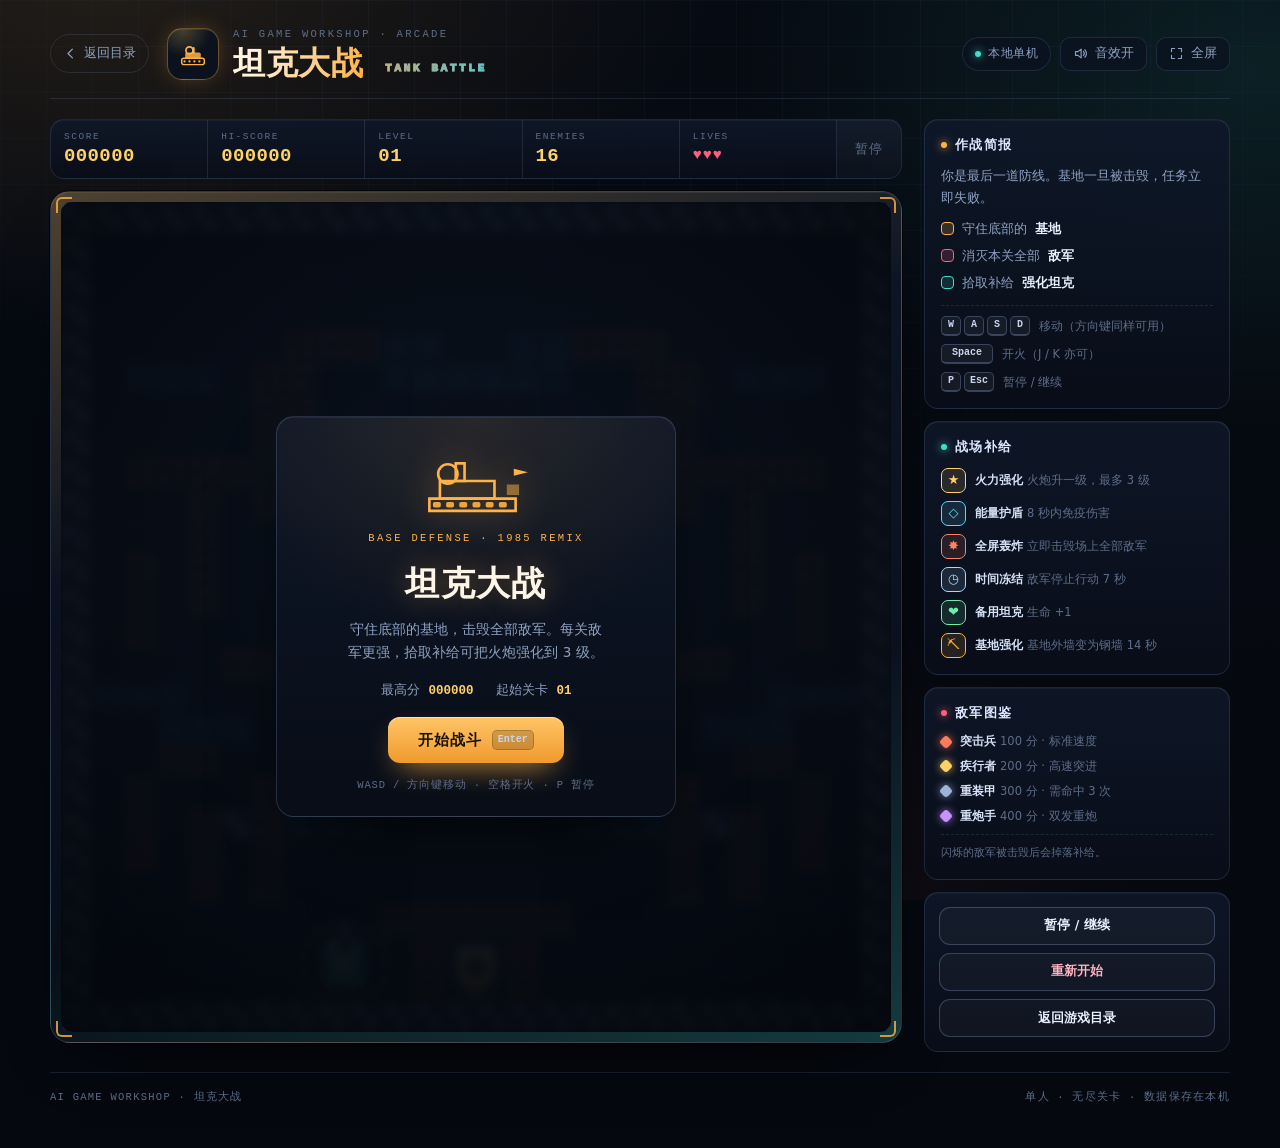
==== 坦克大战/index.html @ ffd8d857 "update" ====
<!DOCTYPE html>
<html lang="zh-CN">
<head>
  <meta charset="utf-8">
  <meta name="viewport" content="width=device-width, initial-scale=1, viewport-fit=cover">
  <meta name="theme-color" content="#05080f">
  <meta name="description" content="坦克大战 · Tank Battle —— 守住基地，击毁全部敌军。支持键盘与触屏的复古街机射击游戏。">
  <title>坦克大战 · Tank Battle</title>
  <link rel="icon" href="data:image/svg+xml,%3Csvg xmlns='http://www.w3.org/2000/svg' viewBox='0 0 32 32'%3E%3Crect width='32' height='32' rx='7' fill='%230a101c'/%3E%3Cpath d='M7 21h18v5H7z' fill='%23ffb347'/%3E%3Cpath d='M10 17h12v5H10z' fill='%233ee0c8'/%3E%3Cpath d='M16 12h3v6h-3z' fill='%23e9f1ff'/%3E%3Ccircle cx='14' cy='15' r='3' fill='%23e9f1ff'/%3E%3C/svg%3E">
  <link rel="stylesheet" href="styles.css">
</head>
<body>
  <div class="backdrop" aria-hidden="true"></div>

  <main class="page">
    <header class="topbar">
      <a class="back-link" href="../index.html">
        <svg viewBox="0 0 24 24" aria-hidden="true"><path d="M15 5 8 12l7 7"/></svg>
        返回目录
      </a>

      <div class="brand">
        <span class="brand-mark" aria-hidden="true">
          <svg viewBox="0 0 48 48">
            <rect x="8" y="30" width="32" height="9" rx="3" fill="none" stroke="currentColor" stroke-width="2"/>
            <rect x="13" y="22" width="22" height="9" rx="2.5" fill="currentColor" opacity=".85"/>
            <rect x="23" y="14" width="3.4" height="10" rx="1.7" fill="currentColor"/>
            <circle cx="19" cy="19" r="5" fill="none" stroke="currentColor" stroke-width="2.4"/>
            <circle cx="12" cy="34.5" r="1.6" fill="currentColor"/>
            <circle cx="19" cy="34.5" r="1.6" fill="currentColor"/>
            <circle cx="26" cy="34.5" r="1.6" fill="currentColor"/>
            <circle cx="33" cy="34.5" r="1.6" fill="currentColor"/>
          </svg>
        </span>
        <div class="brand-text">
          <span class="eyebrow">AI GAME WORKSHOP · ARCADE</span>
          <h1>坦克大战 <span>TANK BATTLE</span></h1>
        </div>
      </div>

      <div class="top-actions">
        <span class="chip"><i class="chip-dot"></i>本地单机</span>
        <button class="ghost-btn" id="btn-sound" type="button" aria-pressed="true">
          <svg class="ico-on" viewBox="0 0 24 24" aria-hidden="true"><path d="M4 9v6h4l5 4V5L8 9H4z"/><path d="M16.5 8.5a5 5 0 0 1 0 7"/><path d="M19 6a8.5 8.5 0 0 1 0 12"/></svg>
          <span id="sound-label">音效开</span>
        </button>
        <button class="ghost-btn" id="btn-fullscreen" type="button">
          <svg viewBox="0 0 24 24" aria-hidden="true"><path d="M4 9V4h5M20 15v5h-5M20 9V4h-5M4 15v5h5"/></svg>
          <span>全屏</span>
        </button>
      </div>
    </header>

    <section class="layout">
      <div class="game-col">
        <div class="hud" aria-live="polite">
          <div class="hud-cell">
            <span>SCORE</span>
            <strong id="stat-score">000000</strong>
          </div>
          <div class="hud-cell">
            <span>HI-SCORE</span>
            <strong id="stat-hi">000000</strong>
          </div>
          <div class="hud-cell">
            <span>LEVEL</span>
            <strong id="stat-level">01</strong>
          </div>
          <div class="hud-cell">
            <span>ENEMIES</span>
            <strong id="stat-enemies">00</strong>
          </div>
          <div class="hud-cell hud-lives">
            <span>LIVES</span>
            <strong id="stat-lives">♥♥♥</strong>
          </div>
          <button class="hud-pause" id="btn-pause" type="button">暂停</button>
        </div>

        <div class="frame">
          <span class="corner tl" aria-hidden="true"></span>
          <span class="corner tr" aria-hidden="true"></span>
          <span class="corner bl" aria-hidden="true"></span>
          <span class="corner br" aria-hidden="true"></span>

          <div class="stage" id="stage">
            <canvas id="game" width="832" height="832" aria-label="坦克大战游戏画面"></canvas>
            <div class="fx-scan" aria-hidden="true"></div>
            <div class="fx-vignette" aria-hidden="true"></div>

            <!-- 开始 -->
            <div class="overlay" id="screen-start">
              <div class="overlay-card start-card">
                <div class="start-tank" aria-hidden="true">
                  <svg viewBox="0 0 150 96">
                    <g fill="none" stroke="currentColor" stroke-width="3" stroke-linecap="round">
                      <path d="M22 70h98v14H22z" rx="4"/>
                      <path d="M34 50h62v20H34z"/>
                      <path d="M52 30h10v20H52z"/>
                      <circle cx="43" cy="42" r="11"/>
                    </g>
                    <g fill="currentColor" opacity=".9">
                      <rect x="26" y="74" width="9" height="6" rx="2"/>
                      <rect x="41" y="74" width="9" height="6" rx="2"/>
                      <rect x="56" y="74" width="9" height="6" rx="2"/>
                      <rect x="71" y="74" width="9" height="6" rx="2"/>
                      <rect x="86" y="74" width="9" height="6" rx="2"/>
                      <rect x="101" y="74" width="9" height="6" rx="2"/>
                      <path d="M110 54h14v12h-14z" opacity=".55"/>
                    </g>
                    <path d="M118 36l16 4-16 4z" fill="currentColor"/>
                  </svg>
                </div>
                <span class="eyebrow">BASE DEFENSE · 1985 REMIX</span>
                <h2>坦克大战</h2>
                <p>守住底部的基地，击毁全部敌军。每关敌军更强，拾取补给可把火炮强化到 3 级。</p>
                <div class="start-stats">
                  <span>最高分 <b id="start-hi">0</b></span>
                  <span>起始关卡 <b>01</b></span>
                </div>
                <button class="btn-primary" id="btn-start" type="button">
                  开始战斗
                  <kbd>Enter</kbd>
                </button>
                <div class="start-hint">WASD / 方向键移动 · 空格开火 · P 暂停</div>
              </div>
            </div>

            <!-- 暂停 -->
            <div class="overlay is-hidden" id="screen-pause">
              <div class="overlay-card">
                <span class="eyebrow">PAUSED</span>
                <h2>战斗暂停</h2>
                <p>喘口气，敌军也在等你。</p>
                <div class="overlay-actions">
                  <button class="btn-primary" id="btn-resume" type="button">继续战斗</button>
                  <button class="btn-ghost" id="btn-pause-restart" type="button">重新开始</button>
                </div>
                <div class="start-hint">按 P / Esc 继续</div>
              </div>
            </div>

            <!-- 过关 -->
            <div class="overlay is-hidden" id="screen-clear">
              <div class="overlay-card">
                <span class="eyebrow success">SECTOR CLEAR</span>
                <h2 id="clear-title">第 1 关 完成</h2>
                <p id="clear-bonus">关卡奖励 +500</p>
                <div class="next-wave" id="clear-next">下一关：第 2 关</div>
              </div>
            </div>

            <!-- 结束 -->
            <div class="overlay is-hidden" id="screen-over">
              <div class="overlay-card">
                <span class="eyebrow danger">MISSION FAILED</span>
                <h2 id="over-title">基地失守</h2>
                <p id="over-desc">基地被击毁，防线崩溃。</p>
                <div class="result-grid">
                  <div><span>得分</span><b id="over-score">0</b></div>
                  <div><span>关卡</span><b id="over-level">1</b></div>
                  <div><span>最高分</span><b id="over-hi">0</b></div>
                </div>
                <div class="overlay-actions">
                  <button class="btn-primary" id="btn-retry" type="button">再战一局</button>
                  <a class="btn-ghost" href="../index.html">返回目录</a>
                </div>
              </div>
            </div>
          </div>
        </div>

        <div class="touch" id="touch" aria-label="触屏操作">
          <div class="dpad">
            <button class="tbtn t-up" data-dir="up" type="button" aria-label="上">▲</button>
            <button class="tbtn t-left" data-dir="left" type="button" aria-label="左">◀</button>
            <span class="dpad-center" aria-hidden="true"></span>
            <button class="tbtn t-right" data-dir="right" type="button" aria-label="右">▶</button>
            <button class="tbtn t-down" data-dir="down" type="button" aria-label="下">▼</button>
          </div>
          <button class="fire-btn" id="btn-fire" type="button" aria-label="开火">开火<small>FIRE</small></button>
        </div>
      </div>

      <aside class="side">
        <section class="panel panel-intro">
          <h3><span class="panel-dot"></span>作战简报</h3>
          <p>你是最后一道防线。基地一旦被击毁，任务立即失败。</p>
          <ul class="objectives">
            <li><i class="obj obj-base"></i>守住底部的<strong>基地</strong></li>
            <li><i class="obj obj-enemy"></i>消灭本关全部<strong>敌军</strong></li>
            <li><i class="obj obj-power"></i>拾取补给<strong>强化坦克</strong></li>
          </ul>
          <div class="keys">
            <div class="key-row">
              <span class="keycaps"><kbd>W</kbd><kbd>A</kbd><kbd>S</kbd><kbd>D</kbd></span>
              <span class="key-desc">移动（方向键同样可用）</span>
            </div>
            <div class="key-row">
              <span class="keycaps"><kbd class="wide">Space</kbd></span>
              <span class="key-desc">开火（J / K 亦可）</span>
            </div>
            <div class="key-row">
              <span class="keycaps"><kbd>P</kbd><kbd>Esc</kbd></span>
              <span class="key-desc">暂停 / 继续</span>
            </div>
          </div>
        </section>

        <section class="panel">
          <h3><span class="panel-dot teal"></span>战场补给</h3>
          <ul class="legend">
            <li><i class="pw pw-star">★</i><span><b>火力强化</b>火炮升一级，最多 3 级</span></li>
            <li><i class="pw pw-shield">◇</i><span><b>能量护盾</b>8 秒内免疫伤害</span></li>
            <li><i class="pw pw-bomb">✸</i><span><b>全屏轰炸</b>立即击毁场上全部敌军</span></li>
            <li><i class="pw pw-clock">◷</i><span><b>时间冻结</b>敌军停止行动 7 秒</span></li>
            <li><i class="pw pw-life">❤</i><span><b>备用坦克</b>生命 +1</span></li>
            <li><i class="pw pw-shovel">⛏</i><span><b>基地强化</b>基地外墙变为钢墙 14 秒</span></li>
          </ul>
        </section>

        <section class="panel">
          <h3><span class="panel-dot red"></span>敌军图鉴</h3>
          <ul class="legend enemies">
            <li><i class="dot dot-basic"></i><span><b>突击兵</b>100 分 · 标准速度</span></li>
            <li><i class="dot dot-fast"></i><span><b>疾行者</b>200 分 · 高速突进</span></li>
            <li><i class="dot dot-armor"></i><span><b>重装甲</b>300 分 · 需命中 3 次</span></li>
            <li><i class="dot dot-power"></i><span><b>重炮手</b>400 分 · 双发重炮</span></li>
          </ul>
          <p class="tip">闪烁的敌军被击毁后会掉落补给。</p>
        </section>

        <section class="panel actions-panel">
          <button class="btn-ghost wide-btn" id="btn-side-pause" type="button">暂停 / 继续</button>
          <button class="btn-ghost wide-btn danger-text" id="btn-side-restart" type="button">重新开始</button>
          <a class="btn-ghost wide-btn" href="../index.html">返回游戏目录</a>
        </section>
      </aside>
    </section>

    <footer class="page-foot">
      <span>AI GAME WORKSHOP · 坦克大战</span>
      <span>单人 · 无尽关卡 · 数据保存在本机</span>
    </footer>
  </main>

  <script src="game.js"></script>
</body>
</html>
---- 坦克大战/styles.css ----
:root {
  --bg: #05080f;
  --bg-2: #070c15;
  --panel: rgba(11, 18, 32, .92);
  --panel-2: rgba(15, 24, 41, .9);
  --line: rgba(150, 180, 230, .14);
  --line-2: rgba(150, 180, 230, .28);
  --text: #e9f1ff;
  --dim: #8ea1c2;
  --dim-2: #5d6d89;
  --amber: #ffb347;
  --amber-soft: #ffd166;
  --teal: #3ee0c8;
  --red: #ff5f7a;
  --radius: 16px;
  --font: "Inter", "PingFang SC", "Hiragino Sans GB", "Microsoft YaHei", system-ui, -apple-system, sans-serif;
  --mono: ui-monospace, "SFMono-Regular", "Menlo", "Consolas", monospace;
}

* { box-sizing: border-box; }

html, body { margin: 0; padding: 0; }

body {
  min-height: 100vh;
  color: var(--text);
  font-family: var(--font);
  font-size: 15px;
  line-height: 1.6;
  background: var(--bg);
  overflow-x: hidden;
  -webkit-font-smoothing: antialiased;
  text-rendering: optimizeLegibility;
}

.backdrop {
  position: fixed;
  inset: 0;
  z-index: 0;
  pointer-events: none;
  background:
    radial-gradient(1000px 620px at 8% -6%, rgba(255, 179, 71, .12), transparent 62%),
    radial-gradient(900px 600px at 98% 8%, rgba(62, 224, 200, .10), transparent 60%),
    radial-gradient(900px 700px at 50% 112%, rgba(255, 95, 122, .08), transparent 62%),
    linear-gradient(180deg, #060a12, var(--bg));
}

.backdrop::after {
  content: "";
  position: absolute;
  inset: 0;
  background-image:
    linear-gradient(rgba(130, 165, 220, .045) 1px, transparent 1px),
    linear-gradient(90deg, rgba(130, 165, 220, .045) 1px, transparent 1px);
  background-size: 46px 46px;
  mask-image: radial-gradient(120% 90% at 50% 0%, #000 20%, transparent 78%);
  -webkit-mask-image: radial-gradient(120% 90% at 50% 0%, #000 20%, transparent 78%);
}

.page {
  position: relative;
  z-index: 1;
  width: min(1180px, calc(100% - 44px));
  margin: 0 auto;
  padding: 26px 0 42px;
  display: flex;
  flex-direction: column;
  gap: 20px;
  min-height: 100vh;
}

/* ---------- 顶栏 ---------- */
.topbar {
  display: flex;
  align-items: center;
  justify-content: space-between;
  gap: 18px;
  flex-wrap: wrap;
  padding-bottom: 16px;
  border-bottom: 1px solid var(--line);
}

.back-link {
  display: inline-flex;
  align-items: center;
  gap: 6px;
  padding: 8px 12px;
  border-radius: 999px;
  border: 1px solid var(--line);
  color: var(--dim);
  text-decoration: none;
  font-size: 13px;
  transition: color .2s, border-color .2s, background .2s;
}

.back-link svg {
  width: 15px;
  height: 15px;
  fill: none;
  stroke: currentColor;
  stroke-width: 2;
  stroke-linecap: round;
  stroke-linejoin: round;
}

.back-link:hover {
  color: var(--text);
  border-color: var(--line-2);
  background: rgba(255, 255, 255, .03);
}

.brand {
  display: flex;
  align-items: center;
  gap: 14px;
  margin-right: auto;
}

.brand-mark {
  display: grid;
  place-items: center;
  width: 52px;
  height: 52px;
  flex: 0 0 52px;
  border-radius: 15px;
  color: var(--amber);
  border: 1px solid rgba(255, 179, 71, .38);
  background:
    radial-gradient(80% 80% at 30% 0%, rgba(255, 209, 102, .24), transparent 70%),
    rgba(12, 18, 30, .9);
  box-shadow: 0 0 26px -8px rgba(255, 179, 71, .5), inset 0 1px 0 rgba(255, 255, 255, .08);
}

.brand-mark svg { width: 34px; height: 34px; }

.brand-text .eyebrow { display: block; }

.eyebrow {
  font-family: var(--mono);
  font-size: 10.5px;
  letter-spacing: .22em;
  color: var(--dim-2);
  text-transform: uppercase;
}

h1 {
  margin: 2px 0 0;
  font-size: clamp(23px, 2.6vw, 32px);
  line-height: 1.15;
  letter-spacing: .02em;
  font-weight: 800;
  background: linear-gradient(96deg, #fff3dd 8%, var(--amber) 52%, var(--teal) 100%);
  -webkit-background-clip: text;
  background-clip: text;
  color: transparent;
  white-space: nowrap;
}

h1 span {
  margin-left: 10px;
  font-family: var(--mono);
  font-size: 11px;
  font-weight: 600;
  letter-spacing: .24em;
  vertical-align: 3px;
  color: transparent;
  -webkit-text-stroke: 1px rgba(142, 161, 194, .55);
}

.top-actions {
  display: flex;
  align-items: center;
  gap: 9px;
  flex-wrap: wrap;
}

.chip {
  display: inline-flex;
  align-items: center;
  gap: 7px;
  height: 34px;
  padding: 0 12px;
  border-radius: 999px;
  border: 1px solid var(--line);
  background: rgba(11, 18, 32, .7);
  color: var(--dim);
  font-size: 12px;
  letter-spacing: .04em;
}

.chip-dot {
  width: 6px;
  height: 6px;
  border-radius: 50%;
  background: var(--teal);
  box-shadow: 0 0 8px var(--teal);
  animation: blink 2.4s ease-in-out infinite;
}

@keyframes blink {
  0%, 100% { opacity: 1; }
  50% { opacity: .35; }
}

.ghost-btn {
  display: inline-flex;
  align-items: center;
  gap: 7px;
  height: 34px;
  padding: 0 12px;
  border-radius: 10px;
  border: 1px solid var(--line);
  background: rgba(11, 18, 32, .7);
  color: var(--dim);
  font-family: inherit;
  font-size: 12.5px;
  cursor: pointer;
  transition: color .2s, border-color .2s, background .2s;
}

.ghost-btn svg {
  width: 15px;
  height: 15px;
  fill: none;
  stroke: currentColor;
  stroke-width: 1.8;
  stroke-linecap: round;
  stroke-linejoin: round;
}

.ghost-btn:hover {
  color: var(--text);
  border-color: var(--line-2);
  background: rgba(255, 255, 255, .04);
}

.ghost-btn[aria-pressed="false"] { color: var(--dim-2); }
.ghost-btn[aria-pressed="false"] .ico-on { opacity: .45; }

/* ---------- 布局 ---------- */
.layout {
  display: grid;
  grid-template-columns: minmax(0, 1fr) 306px;
  gap: 22px;
  align-items: start;
}

.game-col {
  display: flex;
  flex-direction: column;
  gap: 12px;
  min-width: 0;
}

/* ---------- HUD ---------- */
.hud {
  display: grid;
  grid-template-columns: repeat(5, minmax(0, 1fr)) auto;
  align-items: stretch;
  border-radius: 14px;
  border: 1px solid var(--line);
  background: linear-gradient(180deg, var(--panel-2), rgba(9, 14, 25, .92));
  box-shadow: inset 0 1px 0 rgba(255, 255, 255, .04);
  overflow: hidden;
}

.hud-cell {
  display: flex;
  flex-direction: column;
  gap: 1px;
  padding: 9px 13px 10px;
  min-width: 0;
  border-right: 1px solid var(--line);
}

.hud-cell span {
  font-family: var(--mono);
  font-size: 9.5px;
  letter-spacing: .16em;
  color: var(--dim-2);
  white-space: nowrap;
}

.hud-cell strong {
  font-family: var(--mono);
  font-size: 19px;
  font-weight: 700;
  line-height: 1.2;
  color: var(--amber-soft);
  font-variant-numeric: tabular-nums;
  letter-spacing: .02em;
  white-space: nowrap;
  overflow: hidden;
  text-overflow: clip;
}

.hud-lives strong {
  color: var(--red);
  font-size: 15px;
  letter-spacing: 1px;
  line-height: 1.5;
}

.hud-pause {
  padding: 0 18px;
  border: 0;
  background: linear-gradient(180deg, rgba(255, 179, 71, .16), rgba(255, 179, 71, .05));
  color: var(--amber-soft);
  font-family: inherit;
  font-size: 13px;
  letter-spacing: .08em;
  cursor: pointer;
  transition: background .2s, color .2s;
}

.hud-pause:hover { background: rgba(255, 179, 71, .22); }
.hud-pause:disabled { color: var(--dim-2); background: rgba(255, 255, 255, .02); cursor: default; }

/* ---------- 游戏框 ---------- */
.frame {
  position: relative;
  padding: 10px;
  border-radius: 20px;
  background:
    linear-gradient(160deg, rgba(255, 179, 71, .28), transparent 34%, transparent 66%, rgba(62, 224, 200, .22)),
    linear-gradient(180deg, #0d1626, #080d17);
  border: 1px solid rgba(150, 180, 230, .18);
  box-shadow:
    0 26px 60px -30px rgba(0, 0, 0, .95),
    0 0 0 1px rgba(0, 0, 0, .5),
    inset 0 1px 0 rgba(255, 255, 255, .06);
}

.corner {
  position: absolute;
  width: 16px;
  height: 16px;
  border: 2px solid var(--amber);
  opacity: .8;
  pointer-events: none;
  z-index: 6;
}

.corner.tl { top: 5px; left: 5px; border-right: 0; border-bottom: 0; border-radius: 6px 0 0 0; }
.corner.tr { top: 5px; right: 5px; border-left: 0; border-bottom: 0; border-radius: 0 6px 0 0; }
.corner.bl { bottom: 5px; left: 5px; border-right: 0; border-top: 0; border-radius: 0 0 0 6px; }
.corner.br { bottom: 5px; right: 5px; border-left: 0; border-top: 0; border-radius: 0 0 6px 0; }

.stage {
  position: relative;
  width: 100%;
  max-width: 100%;
  aspect-ratio: 1 / 1;
  border-radius: 11px;
  overflow: hidden;
  background: #070b13;
  box-shadow: inset 0 0 0 1px rgba(0, 0, 0, .65), inset 0 0 60px rgba(0, 0, 0, .55);
  isolation: isolate;
}

#game {
  display: block;
  width: 100%;
  height: 100%;
}

.fx-scan {
  position: absolute;
  inset: 0;
  z-index: 3;
  pointer-events: none;
  background: repeating-linear-gradient(
    180deg,
    rgba(255, 255, 255, .022) 0px,
    rgba(255, 255, 255, .022) 1px,
    transparent 1px,
    transparent 3px
  );
  mix-blend-mode: screen;
  opacity: .55;
}

.fx-vignette {
  position: absolute;
  inset: 0;
  z-index: 3;
  pointer-events: none;
  background: radial-gradient(120% 100% at 50% 50%, transparent 58%, rgba(2, 5, 10, .55) 100%);
}

/* ---------- 覆盖层 ---------- */
.overlay {
  position: absolute;
  inset: 0;
  z-index: 8;
  display: flex;
  align-items: center;
  justify-content: center;
  padding: 18px;
  background:
    radial-gradient(90% 80% at 50% 40%, rgba(12, 20, 34, .72), rgba(3, 6, 11, .92)),
    rgba(3, 6, 11, .7);
  backdrop-filter: blur(5px);
  -webkit-backdrop-filter: blur(5px);
  animation: fade-in .22s ease-out;
}

.overlay.is-hidden { display: none; }

@keyframes fade-in {
  from { opacity: 0; }
  to { opacity: 1; }
}

.overlay-card {
  width: min(400px, 100%);
  padding: 26px 26px 22px;
  text-align: center;
  border-radius: 18px;
  border: 1px solid rgba(150, 180, 230, .2);
  background:
    radial-gradient(120% 100% at 50% 0%, rgba(255, 179, 71, .1), transparent 55%),
    linear-gradient(180deg, rgba(15, 24, 41, .96), rgba(8, 13, 23, .98));
  box-shadow: 0 30px 70px -30px rgba(0, 0, 0, .95), inset 0 1px 0 rgba(255, 255, 255, .06);
}

.overlay-card .eyebrow { color: var(--amber); }
.overlay-card .eyebrow.danger { color: var(--red); }
.overlay-card .eyebrow.success { color: var(--teal); }

.overlay-card h2 {
  margin: 8px 0 8px;
  font-family: var(--font);
  font-size: clamp(26px, 4vw, 34px);
  letter-spacing: .04em;
  font-weight: 800;
  color: #fdf6e8;
  text-shadow: 0 0 28px rgba(255, 179, 71, .35);
}

.overlay-card p {
  margin: 0 auto 16px;
  max-width: 30ch;
  color: var(--dim);
  font-size: 13.5px;
  line-height: 1.7;
}

.start-card { padding-top: 20px; }

.start-tank {
  color: var(--amber);
  margin: 0 auto 2px;
  width: 132px;
  filter: drop-shadow(0 0 18px rgba(255, 179, 71, .45));
  animation: hover-bob 3.4s ease-in-out infinite;
}

.start-tank svg { display: block; width: 100%; height: auto; }

@keyframes hover-bob {
  0%, 100% { transform: translateY(0); }
  50% { transform: translateY(-5px); }
}

.start-stats {
  display: flex;
  justify-content: center;
  gap: 22px;
  margin: 2px 0 16px;
  font-size: 12.5px;
  color: var(--dim);
}

.start-stats b {
  font-family: var(--mono);
  color: var(--amber-soft);
  font-weight: 700;
  margin-left: 5px;
}

.btn-primary {
  display: inline-flex;
  align-items: center;
  justify-content: center;
  gap: 10px;
  min-width: 176px;
  height: 46px;
  padding: 0 22px;
  border: 0;
  border-radius: 12px;
  background: linear-gradient(180deg, #ffc568, #f09a2d);
  color: #1b1104;
  font-family: inherit;
  font-size: 15px;
  font-weight: 800;
  letter-spacing: .06em;
  cursor: pointer;
  box-shadow: 0 12px 30px -12px rgba(255, 179, 71, .9), inset 0 1px 0 rgba(255, 255, 255, .5);
  transition: transform .16s, box-shadow .2s, filter .2s;
}

.btn-primary:hover { transform: translateY(-1px); filter: brightness(1.05); }
.btn-primary:active { transform: translateY(1px); }

.btn-primary kbd {
  font-family: var(--mono);
  font-size: 10px;
  font-weight: 600;
  padding: 2px 5px;
  border-radius: 5px;
  background: rgba(27, 17, 4, .18);
  border: 1px solid rgba(27, 17, 4, .2);
  letter-spacing: 0;
}

.btn-ghost {
  display: inline-flex;
  align-items: center;
  justify-content: center;
  gap: 8px;
  height: 42px;
  padding: 0 18px;
  border-radius: 11px;
  border: 1px solid var(--line-2);
  background: rgba(255, 255, 255, .03);
  color: var(--text);
  font-family: inherit;
  font-size: 13.5px;
  font-weight: 600;
  text-decoration: none;
  cursor: pointer;
  transition: background .2s, border-color .2s, color .2s;
}

.btn-ghost:hover { background: rgba(255, 255, 255, .07); border-color: rgba(150, 180, 230, .45); }

.overlay-actions {
  display: flex;
  justify-content: center;
  gap: 10px;
  flex-wrap: wrap;
  margin-top: 4px;
}

.start-hint {
  margin-top: 14px;
  font-family: var(--mono);
  font-size: 10.5px;
  letter-spacing: .08em;
  color: var(--dim-2);
}

.next-wave {
  display: inline-block;
  margin-top: 4px;
  padding: 8px 16px;
  border-radius: 999px;
  border: 1px solid rgba(62, 224, 200, .28);
  background: rgba(62, 224, 200, .08);
  color: var(--teal);
  font-family: var(--mono);
  font-size: 12px;
  letter-spacing: .06em;
}

.result-grid {
  display: grid;
  grid-template-columns: repeat(3, 1fr);
  gap: 8px;
  margin: 6px 0 18px;
}

.result-grid div {
  padding: 10px 6px;
  border-radius: 10px;
  border: 1px solid var(--line);
  background: rgba(255, 255, 255, .025);
}

.result-grid span {
  display: block;
  font-family: var(--mono);
  font-size: 9.5px;
  letter-spacing: .12em;
  color: var(--dim-2);
}

.result-grid b {
  display: block;
  margin-top: 2px;
  font-family: var(--mono);
  font-size: 18px;
  color: var(--amber-soft);
  font-variant-numeric: tabular-nums;
}

/* ---------- 侧栏 ---------- */
.side {
  display: flex;
  flex-direction: column;
  gap: 12px;
  position: sticky;
  top: 18px;
}

.panel {
  padding: 15px 16px 16px;
  border-radius: 14px;
  border: 1px solid var(--line);
  background: linear-gradient(180deg, var(--panel-2), rgba(9, 14, 25, .92));
  box-shadow: inset 0 1px 0 rgba(255, 255, 255, .04);
}

.panel h3 {
  display: flex;
  align-items: center;
  gap: 8px;
  margin: 0 0 10px;
  font-size: 13px;
  font-weight: 700;
  letter-spacing: .1em;
  color: #dbe7ff;
}

.panel-dot {
  width: 6px;
  height: 6px;
  border-radius: 50%;
  background: var(--amber);
  box-shadow: 0 0 9px var(--amber);
}

.panel-dot.teal { background: var(--teal); box-shadow: 0 0 9px var(--teal); }
.panel-dot.red { background: var(--red); box-shadow: 0 0 9px var(--red); }

.panel p {
  margin: 0;
  color: var(--dim);
  font-size: 12.5px;
  line-height: 1.7;
}

.objectives {
  list-style: none;
  margin: 11px 0 12px;
  padding: 0;
  display: flex;
  flex-direction: column;
  gap: 7px;
}

.objectives li {
  display: flex;
  align-items: center;
  gap: 8px;
  font-size: 12.5px;
  color: var(--dim);
}

.objectives strong { color: var(--text); font-weight: 600; }

.obj {
  width: 13px;
  height: 13px;
  flex: 0 0 13px;
  border-radius: 4px;
  border: 1px solid currentColor;
}

.obj-base { color: var(--amber); background: rgba(255, 179, 71, .18); }
.obj-enemy { color: var(--red); background: rgba(255, 95, 122, .16); }
.obj-power { color: var(--teal); background: rgba(62, 224, 200, .14); }

.keys {
  display: flex;
  flex-direction: column;
  gap: 8px;
  padding-top: 10px;
  border-top: 1px dashed var(--line);
}

.key-row {
  display: flex;
  align-items: center;
  gap: 9px;
  font-size: 11.5px;
  color: var(--dim-2);
}

.keycaps { display: inline-flex; gap: 3px; flex: 0 0 auto; }

kbd {
  display: inline-grid;
  place-items: center;
  min-width: 20px;
  height: 20px;
  padding: 0 5px;
  border-radius: 5px;
  border: 1px solid var(--line-2);
  border-bottom-width: 2px;
  background: rgba(255, 255, 255, .05);
  color: #c8d5ee;
  font-family: var(--mono);
  font-size: 10px;
  font-weight: 600;
  line-height: 1;
}

kbd.wide { min-width: 52px; }

.legend {
  list-style: none;
  margin: 0;
  padding: 0;
  display: flex;
  flex-direction: column;
  gap: 8px;
}

.legend li {
  display: flex;
  align-items: center;
  gap: 9px;
  font-size: 11.5px;
  line-height: 1.45;
  color: var(--dim-2);
}

.legend b {
  display: inline;
  margin-right: 4px;
  color: #d6e2f8;
  font-weight: 600;
}

.pw {
  display: grid;
  place-items: center;
  width: 25px;
  height: 25px;
  flex: 0 0 25px;
  border-radius: 7px;
  font-style: normal;
  font-size: 13px;
  border: 1px solid currentColor;
}

.pw-star { color: #ffd166; background: rgba(255, 209, 102, .12); }
.pw-shield { color: #5fd8ff; background: rgba(95, 216, 255, .12); }
.pw-bomb { color: #ff8264; background: rgba(255, 130, 100, .12); }
.pw-clock { color: #a6d8ff; background: rgba(166, 216, 255, .12); }
.pw-life { color: #6cf0a8; background: rgba(108, 240, 168, .12); }
.pw-shovel { color: #ffb347; background: rgba(255, 179, 71, .12); }

.dot {
  width: 10px;
  height: 10px;
  flex: 0 0 10px;
  border-radius: 3px;
  transform: rotate(45deg);
}

.dot-basic { background: #ff7a5c; box-shadow: 0 0 8px rgba(255, 122, 92, .8); }
.dot-fast { background: #ffd166; box-shadow: 0 0 8px rgba(255, 209, 102, .8); }
.dot-armor { background: #9fb2d9; box-shadow: 0 0 8px rgba(159, 178, 217, .8); }
.dot-power { background: #c792ff; box-shadow: 0 0 8px rgba(199, 146, 255, .8); }

.tip {
  margin-top: 10px !important;
  padding-top: 9px;
  border-top: 1px dashed var(--line);
  font-size: 11px !important;
  color: var(--dim-2) !important;
}

.actions-panel {
  display: flex;
  flex-direction: column;
  gap: 8px;
  padding: 14px;
}

.wide-btn { width: 100%; height: 38px; font-size: 12.5px; }

.danger-text { color: #ffb3c0; }
.danger-text:hover { border-color: rgba(255, 95, 122, .5); background: rgba(255, 95, 122, .08); }

/* ---------- 全屏 ---------- */
.stage:fullscreen {
  width: 100vw;
  height: 100vh;
  max-width: none;
  aspect-ratio: auto;
  border-radius: 0;
  display: flex;
  align-items: center;
  justify-content: center;
  background: #05080f;
}

.stage:fullscreen #game {
  width: min(100vw, 100vh);
  height: min(100vw, 100vh);
}

.stage:fullscreen .overlay { padding: 24px; }

/* ---------- 触屏控制 ---------- */
.touch {
  display: none;
  align-items: center;
  justify-content: space-between;
  gap: 20px;
  padding: 6px 10px 0;
  user-select: none;
  -webkit-user-select: none;
  touch-action: none;
}

.dpad {
  display: grid;
  grid-template-columns: repeat(3, 52px);
  grid-template-rows: repeat(3, 52px);
  gap: 6px;
}

.tbtn {
  display: grid;
  place-items: center;
  border-radius: 12px;
  border: 1px solid var(--line-2);
  background: rgba(15, 24, 41, .9);
  color: var(--dim);
  font-size: 15px;
  cursor: pointer;
  touch-action: none;
  transition: background .12s, color .12s, transform .12s;
}

.tbtn:active, .tbtn.is-active {
  background: rgba(255, 179, 71, .24);
  border-color: rgba(255, 179, 71, .65);
  color: var(--amber-soft);
  transform: scale(.96);
}

.t-up { grid-area: 1 / 2; }
.t-left { grid-area: 2 / 1; }
.dpad-center { grid-area: 2 / 2; border-radius: 12px; border: 1px dashed var(--line); }
.t-right { grid-area: 2 / 3; }
.t-down { grid-area: 3 / 2; }

.fire-btn {
  display: grid;
  place-items: center;
  gap: 0;
  width: 92px;
  height: 92px;
  border-radius: 50%;
  border: 2px solid rgba(255, 95, 122, .6);
  background: radial-gradient(80% 80% at 40% 30%, rgba(255, 95, 122, .4), rgba(255, 95, 122, .12));
  color: #ffe3e9;
  font-family: inherit;
  font-size: 15px;
  font-weight: 800;
  letter-spacing: .1em;
  cursor: pointer;
  touch-action: none;
  box-shadow: 0 0 30px -6px rgba(255, 95, 122, .6), inset 0 1px 0 rgba(255, 255, 255, .2);
}

.fire-btn small {
  display: block;
  font-family: var(--mono);
  font-size: 8.5px;
  font-weight: 500;
  letter-spacing: .24em;
  opacity: .7;
}

.fire-btn:active, .fire-btn.is-active { transform: scale(.95); background: radial-gradient(80% 80% at 40% 30%, rgba(255, 95, 122, .6), rgba(255, 95, 122, .2)); }

/* ---------- 页脚 ---------- */
.page-foot {
  display: flex;
  justify-content: space-between;
  gap: 12px;
  flex-wrap: wrap;
  padding-top: 16px;
  border-top: 1px solid var(--line);
  color: var(--dim-2);
  font-family: var(--mono);
  font-size: 10.5px;
  letter-spacing: .12em;
}

/* ---------- 响应式 ---------- */
@media (max-width: 1040px) {
  .layout { grid-template-columns: minmax(0, 1fr); }
  .side {
    position: static;
    display: grid;
    grid-template-columns: repeat(2, minmax(0, 1fr));
    align-items: start;
  }
  .actions-panel { grid-column: span 2; flex-direction: row; }
  .actions-panel .wide-btn { flex: 1; }
  .brand { margin-right: 0; }
  .topbar { gap: 12px; }
  .stage { max-width: min(100%, 76vh); margin: 0 auto; }
}

@media (max-width: 720px) {
  .page { width: calc(100% - 26px); padding-top: 16px; gap: 14px; }
  .topbar { padding-bottom: 12px; }
  .brand-mark { width: 44px; height: 44px; flex-basis: 44px; border-radius: 12px; }
  .brand-mark svg { width: 28px; height: 28px; }
  h1 span { display: none; }
  .top-actions .chip { display: none; }
  .hud { grid-template-columns: repeat(3, minmax(0, 1fr)) auto; }
  .hud-cell { padding: 7px 9px 8px; }
  .hud-cell:nth-child(2) { display: none; }
  .hud-cell strong { font-size: 15px; }
  .hud-lives { display: none; }
  .hud-pause { padding: 0 13px; font-size: 12px; }
  .frame { padding: 7px; border-radius: 16px; }
  .corner { width: 12px; height: 12px; }
  .side { grid-template-columns: minmax(0, 1fr); }
  .actions-panel { grid-column: auto; flex-direction: row; }
  .stage { max-width: min(100%, 78vh); }
  .touch { display: flex; max-width: min(100%, 78vh); padding: 4px 0 0; margin: 0 auto; width: 100%; }
  .start-card { padding: 16px 16px 14px; }
  .start-tank { display: none; }
  .overlay-card { padding: 20px 18px 18px; }
  .overlay-card h2 { margin: 4px 0 6px; }
  .overlay-card p { font-size: 12.5px; margin-bottom: 12px; }
  .start-stats { margin: 0 0 12px; }
  .start-hint { display: none; }
  .btn-primary { height: 42px; min-width: 150px; }
  .dpad { grid-template-columns: repeat(3, 48px); grid-template-rows: repeat(3, 48px); }
  .fire-btn { width: 82px; height: 82px; }
  .page-foot { font-size: 9.5px; letter-spacing: .06em; }
}

@media (max-height: 760px) and (min-width: 1041px) {
  .stage { max-width: min(100%, calc(100vh - 250px)); margin: 0 auto; }
  .start-tank { display: none; }
  .overlay-card { padding-top: 20px; }
  .side { gap: 10px; }
  .panel { padding: 12px 14px 13px; }
  .panel p, .objectives li, .legend li { font-size: 11px; }
}

@media (hover: none) {
  .touch { display: flex; }
}

@media (prefers-reduced-motion: reduce) {
  *, *::before, *::after {
    animation-duration: .001ms !important;
    animation-iteration-count: 1 !important;
    transition-duration: .001ms !important;
  }
}
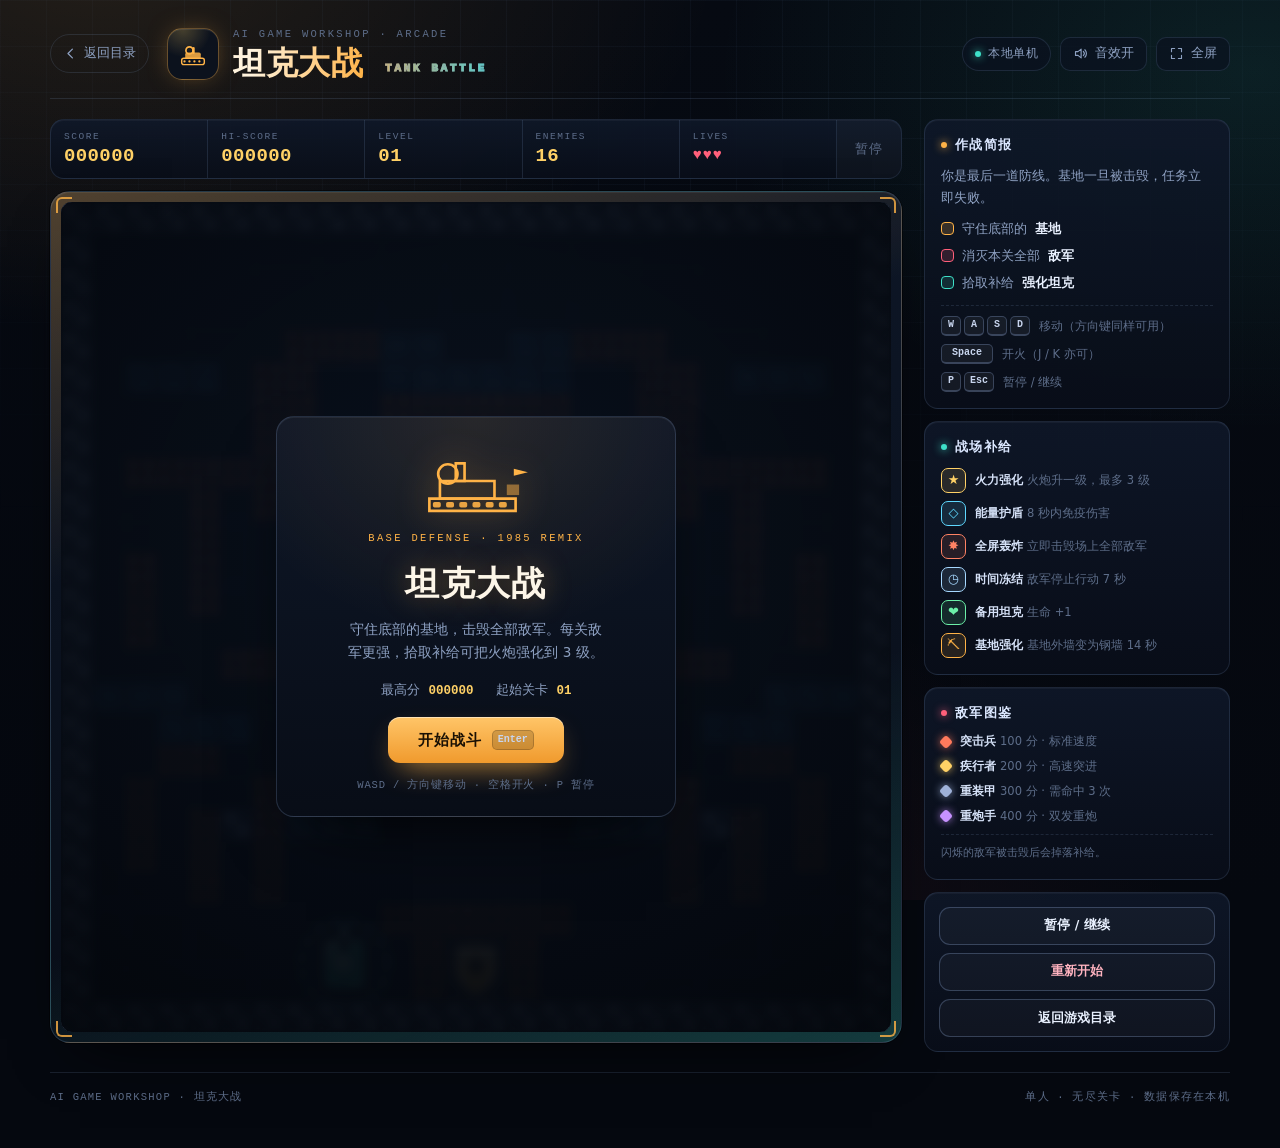
==== commit cc62c60e: "update" ====
--- a/坦克大战/index.html
+++ b/坦克大战/index.html
@@ -171,12 +171,13 @@
         </div>
 
         <div class="touch" id="touch" aria-label="触屏操作">
-          <div class="dpad">
-            <button class="tbtn t-up" data-dir="up" type="button" aria-label="上">▲</button>
-            <button class="tbtn t-left" data-dir="left" type="button" aria-label="左">◀</button>
-            <span class="dpad-center" aria-hidden="true"></span>
-            <button class="tbtn t-right" data-dir="right" type="button" aria-label="右">▶</button>
-            <button class="tbtn t-down" data-dir="down" type="button" aria-label="下">▼</button>
+          <div class="joystick" id="joystick" role="group" aria-label="拖动摇杆控制移动方向">
+            <span class="joy-ring" aria-hidden="true"></span>
+            <span class="joy-arrow a-up" data-dir="up" aria-hidden="true">▲</span>
+            <span class="joy-arrow a-right" data-dir="right" aria-hidden="true">▶</span>
+            <span class="joy-arrow a-down" data-dir="down" aria-hidden="true">▼</span>
+            <span class="joy-arrow a-left" data-dir="left" aria-hidden="true">◀</span>
+            <span class="joy-knob" id="joystick-knob" aria-hidden="true"><i></i></span>
           </div>
           <button class="fire-btn" id="btn-fire" type="button" aria-label="开火">开火<small>FIRE</small></button>
         </div>
@@ -205,6 +206,7 @@
               <span class="key-desc">暂停 / 继续</span>
             </div>
           </div>
+          <p class="touch-tip">触屏：拖动左侧摇杆移动，按住右侧按钮连续开火。</p>
         </section>
 
         <section class="panel">
--- a/坦克大战/styles.css
+++ b/坦克大战/styles.css
@@ -818,38 +818,105 @@
   touch-action: none;
 }
 
-.dpad {
-  display: grid;
-  grid-template-columns: repeat(3, 52px);
-  grid-template-rows: repeat(3, 52px);
-  gap: 6px;
-}
-
-.tbtn {
-  display: grid;
-  place-items: center;
-  border-radius: 12px;
-  border: 1px solid var(--line-2);
-  background: rgba(15, 24, 41, .9);
-  color: var(--dim);
-  font-size: 15px;
-  cursor: pointer;
+.joystick {
+  position: relative;
+  width: 132px;
+  height: 132px;
+  flex: 0 0 132px;
+  border-radius: 50%;
+  border: 1px solid rgba(150, 180, 230, .26);
+  background:
+    radial-gradient(72% 72% at 50% 36%, rgba(62, 224, 200, .1), transparent 72%),
+    radial-gradient(circle at 50% 50%, rgba(15, 24, 41, .96), rgba(8, 13, 23, .92));
+  box-shadow:
+    inset 0 0 26px rgba(0, 0, 0, .6),
+    0 0 0 7px rgba(62, 224, 200, .03),
+    0 12px 26px -18px rgba(0, 0, 0, .9);
   touch-action: none;
-  transition: background .12s, color .12s, transform .12s;
-}
-
-.tbtn:active, .tbtn.is-active {
-  background: rgba(255, 179, 71, .24);
-  border-color: rgba(255, 179, 71, .65);
-  color: var(--amber-soft);
-  transform: scale(.96);
-}
-
-.t-up { grid-area: 1 / 2; }
-.t-left { grid-area: 2 / 1; }
-.dpad-center { grid-area: 2 / 2; border-radius: 12px; border: 1px dashed var(--line); }
-.t-right { grid-area: 2 / 3; }
-.t-down { grid-area: 3 / 2; }
+  user-select: none;
+  -webkit-user-select: none;
+  cursor: grab;
+  transition: border-color .2s, box-shadow .2s;
+}
+
+.joystick.is-active {
+  cursor: grabbing;
+  border-color: rgba(62, 224, 200, .55);
+  box-shadow:
+    inset 0 0 26px rgba(0, 0, 0, .6),
+    0 0 24px -6px rgba(62, 224, 200, .5),
+    0 0 0 7px rgba(62, 224, 200, .05);
+}
+
+.joy-ring {
+  position: absolute;
+  inset: 13px;
+  border-radius: 50%;
+  border: 1px dashed rgba(150, 180, 230, .2);
+}
+
+.joy-arrow {
+  position: absolute;
+  font-size: 10px;
+  line-height: 1;
+  color: var(--dim-2);
+  opacity: .45;
+  pointer-events: none;
+  transition: color .12s, opacity .12s, text-shadow .12s;
+}
+
+.a-up { top: 8px; left: 50%; transform: translateX(-50%); }
+.a-down { bottom: 8px; left: 50%; transform: translateX(-50%); }
+.a-left { left: 9px; top: 50%; transform: translateY(-50%); }
+.a-right { right: 9px; top: 50%; transform: translateY(-50%); }
+
+.joy-arrow.is-on {
+  color: var(--teal);
+  opacity: 1;
+  text-shadow: 0 0 9px var(--teal);
+}
+
+.joy-knob {
+  position: absolute;
+  top: 50%;
+  left: 50%;
+  width: 58px;
+  height: 58px;
+  border-radius: 50%;
+  transform: translate(-50%, -50%);
+  background:
+    radial-gradient(62% 62% at 34% 28%, rgba(208, 255, 249, .95), rgba(78, 236, 214, .85) 36%, rgba(17, 92, 84, .96) 100%);
+  border: 1px solid rgba(190, 255, 248, .65);
+  box-shadow:
+    0 9px 18px -6px rgba(0, 0, 0, .8),
+    0 0 22px -4px rgba(62, 224, 200, .45),
+    inset 0 1px 0 rgba(255, 255, 255, .55);
+  transition: transform .18s cubic-bezier(.2, .7, .3, 1);
+  will-change: transform;
+  pointer-events: none;
+}
+
+.joystick.is-active .joy-knob { transition: none; }
+
+.joy-knob i {
+  position: absolute;
+  inset: 19px;
+  border-radius: 50%;
+  background: rgba(7, 40, 36, .55);
+  box-shadow: inset 0 1px 2px rgba(0, 0, 0, .7);
+}
+
+.touch-tip {
+  margin: 10px 0 0 !important;
+  padding-top: 9px;
+  border-top: 1px dashed var(--line);
+  font-size: 11px !important;
+  color: var(--dim-2) !important;
+}
+
+@media (hover: hover) and (pointer: fine) {
+  .touch-tip { display: none; }
+}
 
 .fire-btn {
   display: grid;
@@ -938,7 +1005,8 @@
   .start-stats { margin: 0 0 12px; }
   .start-hint { display: none; }
   .btn-primary { height: 42px; min-width: 150px; }
-  .dpad { grid-template-columns: repeat(3, 48px); grid-template-rows: repeat(3, 48px); }
+  .joystick { width: 124px; height: 124px; flex-basis: 124px; }
+  .joy-knob { width: 54px; height: 54px; }
   .fire-btn { width: 82px; height: 82px; }
   .page-foot { font-size: 9.5px; letter-spacing: .06em; }
 }
